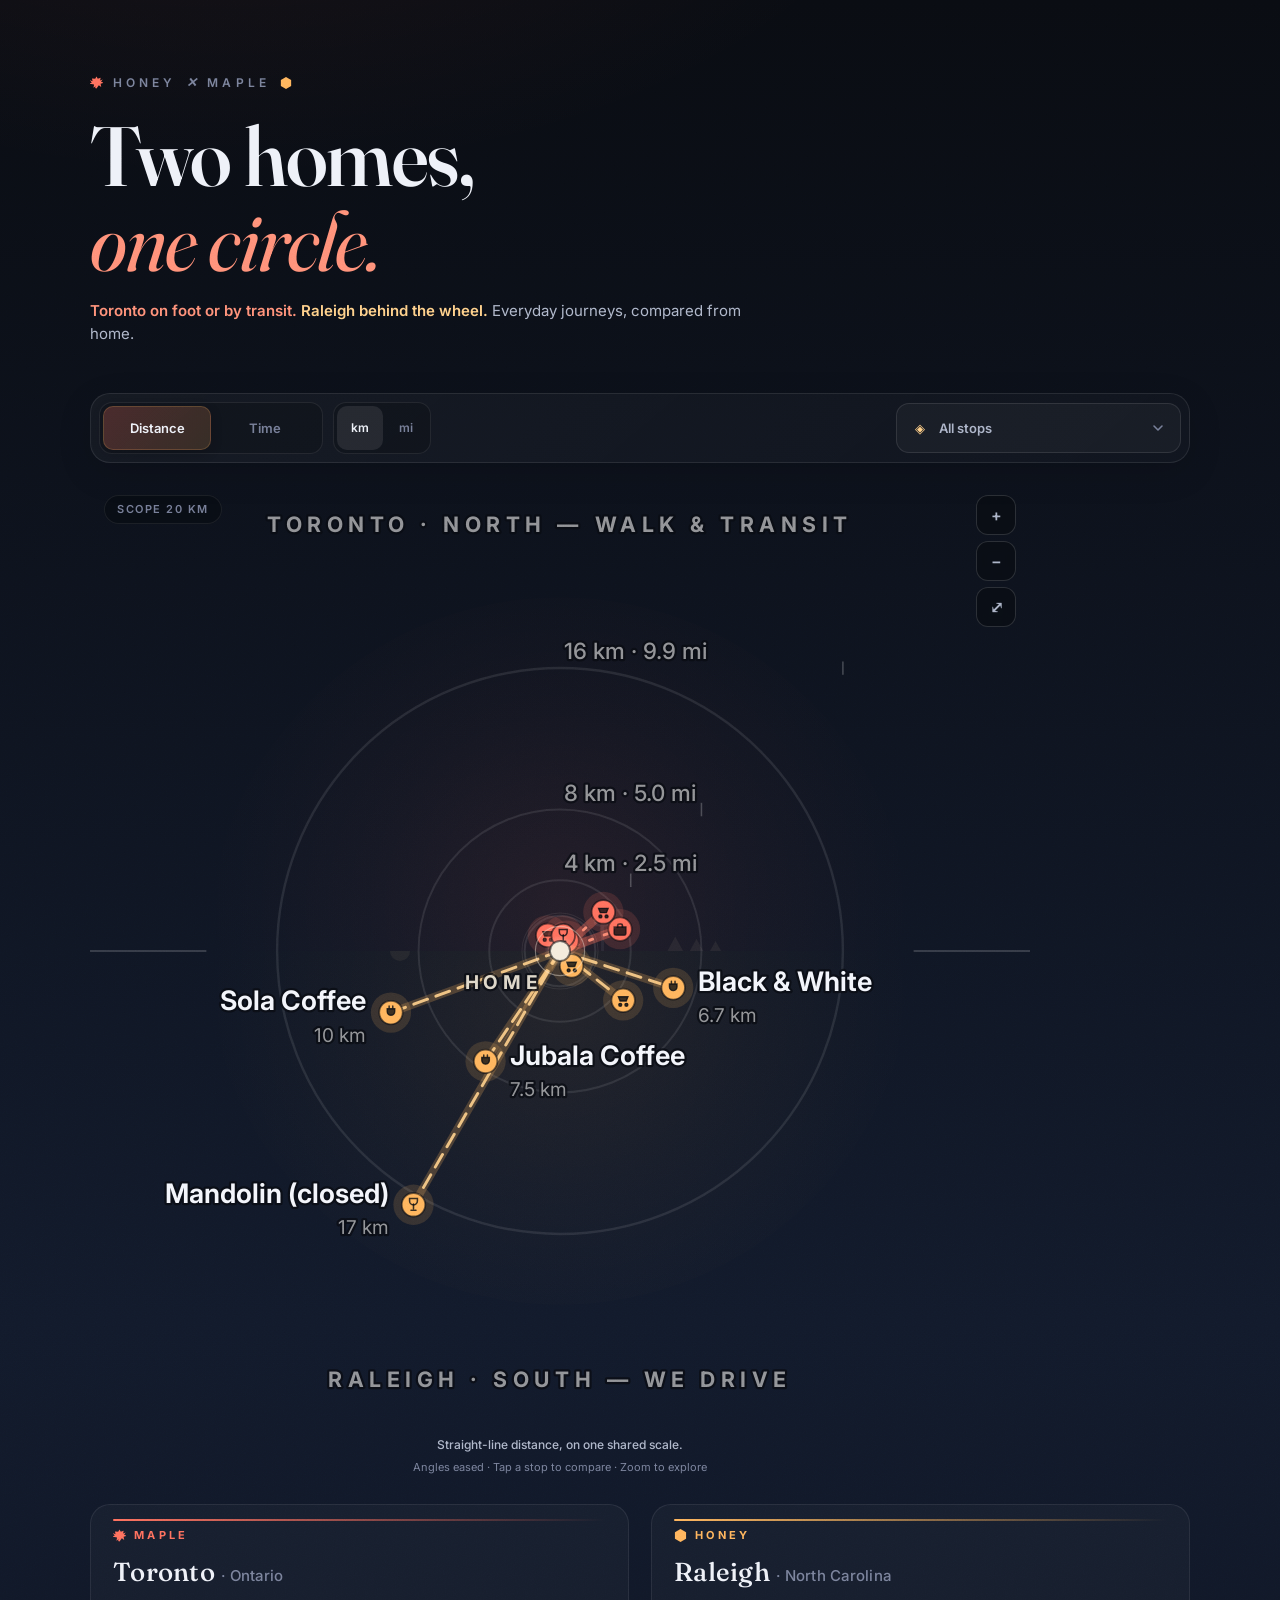
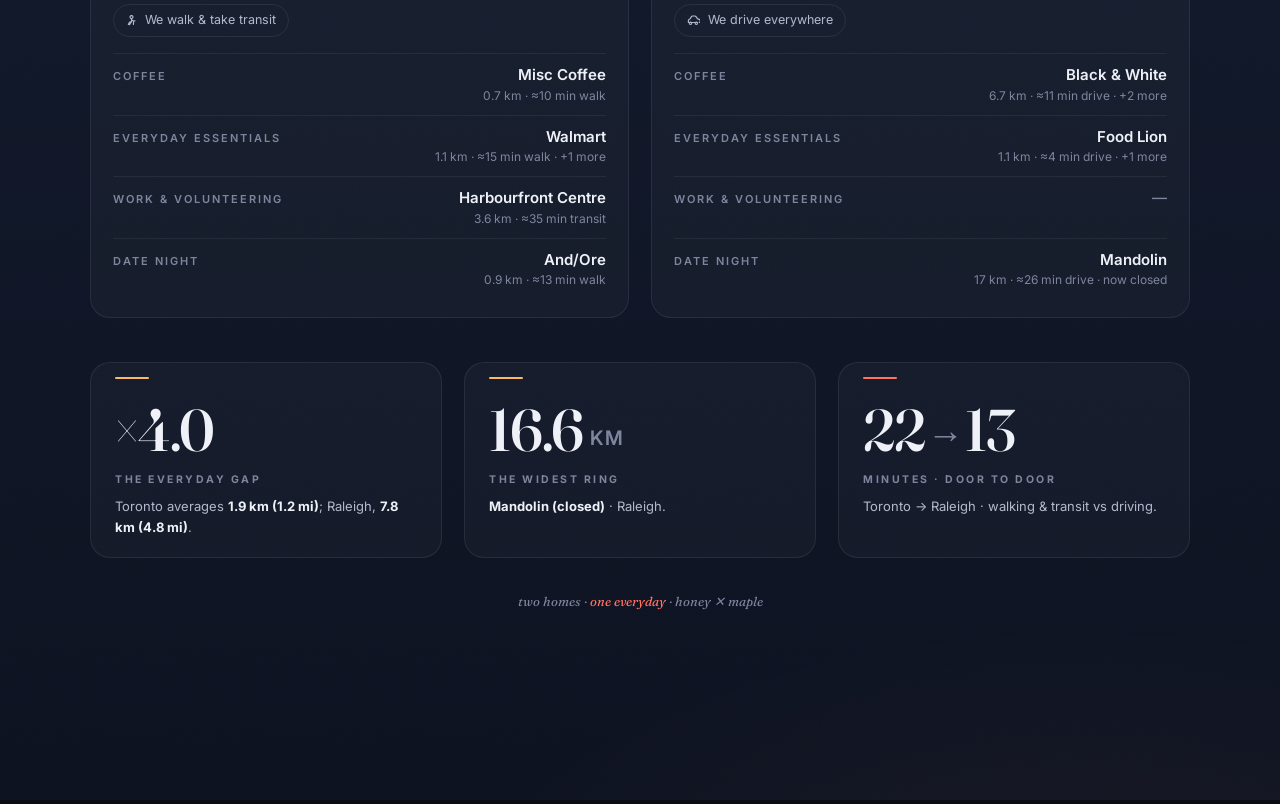
==== tools/diag.html @ cf4f8e88 "Add animated Distance/Time compass and polished responsive controls Store walking and transit modes " ====
<!DOCTYPE html>
<html><body style="margin:0;background:#0a0d13">
<iframe id="f" style="width:100%;height:2400px;border:0"></iframe>
<div id="out" style="font:12px monospace;color:#fff;white-space:pre"></div>
<script>
// Headless test harness: ?src=<path-or-url> [&w=1440]
// Asserts: boot, chips/rescope/visibility, zoom controls + wheel, pinning,
// tooltips, ghost rings, unit toggle, live metrics, label-collision sweep
// (run at several scopes), removed-section sweep, and an address-leak sweep.
const params = new URLSearchParams(location.search);
document.getElementById('f').src = (params.get('src') || '../index.html?reveal=now');
const results = [];
const check = (name, fn) => {
  try { const v = fn(); if (v !== true) throw new Error(String(v)); results.push([true, name, v]); }
  catch (e) { results.push([false, name, e.message]); }
};
const sleep = ms => new Promise(r => setTimeout(r, ms));

(async () => {
  await sleep(2500);
  const d = document.getElementById('f').contentDocument;
  const w = document.getElementById('f').contentWindow;
  const $ = s => d.querySelector(s), $$ = s => [...d.querySelectorAll(s)];
  const R = el => { const r = el.getBoundingClientRect(); return {x:r.x,y:r.y,w:r.width,h:r.height}; };
  const inter = (a,b) => {
    const x = Math.max(0, Math.min(a.x+a.w, b.x+b.w) - Math.max(a.x, b.x));
    const y = Math.max(0, Math.min(a.y+a.h, b.y+b.h) - Math.max(a.y, b.y));
    return +(x*y).toFixed(1);
  };
  const liveTexts = () => $$('#hm-svg text').filter(t => {
    const cs = getComputedStyle(t);
    return t.getClientRects().length > 0 && t.textContent.trim() && cs.display !== 'none' && cs.visibility !== 'hidden' && cs.opacity !== '0';
  });
  const collisionCheck = () => {
    const boxes = liveTexts().map(t => ({n: t.textContent.trim().slice(0, 16), r: R(t)}));
    const overlaps = [];
    for (let i = 0; i < boxes.length; i++) for (let j = i+1; j < boxes.length; j++) {
      const a = inter(boxes[i].r, boxes[j].r);
      if (a > 4) overlaps.push(boxes[i].n + ' ✕ ' + boxes[j].n + ' → ' + a + 'px²');
    }
    const chartBox = R(d.getElementById('hm-chart'));
    const outside = boxes
      .filter(b => b.r.x < chartBox.x - 2 || b.r.x + b.r.w > chartBox.x + chartBox.w + 2)
      .map(b => b.n + '@' + b.r.x.toFixed(0));
    return { overlaps, outside };
  };
  const click = el => el.dispatchEvent(new w.MouseEvent('click', {bubbles:true}));
  const hoverIn = el => el.dispatchEvent(new w.MouseEvent('mouseenter'));
  const hoverOut = el => el.dispatchEvent(new w.MouseEvent('mouseleave'));

  /* ---- boot ---- */
  check('svg exists', () => !!d.getElementById('hm-svg'));
  check('data script exists', () => !!d.getElementById('hm-data'));
  check('11 stop groups', () => $$('.hm-ptg').length === 11 || 'got ' + $$('.hm-ptg').length);
  check('11 path groups', () => $$('.hm-pathg').length === 11);
  check('ring ladder present (7)', () => $$('.hm-ring').length === 7);
  check('ghost ring present', () => !!d.getElementById('hm-ghost'));
  check('tip element present', () => !!d.getElementById('hm-tip'));
  check('chips present (all+4)', () => $$('.hm-chip').length === 5 || 'got ' + $$('.hm-chip').length);
  check('category menu initially closed', () => $('#hm-category-menu').hidden);
  click($('#hm-category'));
  check('category menu opens', () => !$('#hm-category-menu').hidden && $('#hm-category').getAttribute('aria-expanded') === 'true');
  $('#hm-category-menu').dispatchEvent(new w.KeyboardEvent('keydown', {key:'Escape', bubbles:true}));
  check('Escape closes category menu and restores focus', () => $('#hm-category-menu').hidden && d.activeElement === $('#hm-category'));
  check('removed: week/ledger/footer/replay', () =>
    !$('.hm-week') && !$('.hm-ledger') && !$('.hm-foot') && !d.getElementById('hm-replay'));
  check('removed: footer prose gone', () =>
    !/An illustrative week|errand ledger|Measures|Privacy|Embed/i.test(d.body.textContent));
  check('default scope 20 km', () => w.HM.view.km === 20 || 'got ' + w.HM.view.km);
  check('scope badge reads "scope 20 km"', () => $('#hm-scope').textContent === 'scope 20 km');
  check('metrics: everyday gap ×4.0', () => $('#hm-m1-num').textContent === '×4.0' || 'got ' + $('#hm-m1-num').textContent);
  check('metrics: widest ring 16.6 km', () => $('#hm-m2-num').textContent === '16.6' || 'got ' + $('#hm-m2-num').textContent);
  check('metrics: minutes 22 → 13', () =>
    $('#hm-m3a').textContent === '22' && $('#hm-m3b').textContent === '13');
  let c = collisionCheck();
  check('no label overlaps (all)', () => c.overlaps.length === 0 || c.overlaps.join(' | '));
  check('labels inside chart (all)', () => c.outside.length === 0 || c.outside.join(','));

  /* ---- coffee rescope ---- */
  click($('.hm-chip[data-cat="coffee"]'));
  await sleep(1100);
  check('coffee chip pressed', () => $('.hm-chip[data-cat="coffee"]').getAttribute('aria-pressed') === 'true');
  check('coffee rescopes to 12 km', () => w.HM.view.km === 12 || 'got ' + w.HM.view.km);
  check('coffee: misc visible', () => !$('.hm-ptg[data-g="misc"]').classList.contains('hm-hid'));
  check('coffee: sola visible', () => !$('.hm-ptg[data-g="sola"]').classList.contains('hm-hid'));
  check('coffee: walmart disappears', () => $('.hm-ptg[data-g="walmart"]').classList.contains('hm-hid'));
  check('coffee: harbourfront disappears', () => $('.hm-ptg[data-g="harbourfront"]').classList.contains('hm-hid'));
  check('coffee: 4 stops visible', () => $$('.hm-ptg:not(.hm-hid)').length === 4);
  check('coffee: paths hidden too', () => $$('.hm-pathg:not(.hm-hid)').length === 4);
  check('metrics: coffee gap ×11.6', () => $('#hm-m1-num').textContent === '×11.6' || 'got ' + $('#hm-m1-num').textContent);
  check('metrics: widest coffee 10.2 km', () => $('#hm-m2-num').textContent === '10.2' || 'got ' + $('#hm-m2-num').textContent);
  check('metrics: coffee minutes 10 → 14', () =>
    $('#hm-m3a').textContent === '10' && $('#hm-m3b').textContent === '14');
  c = collisionCheck();
  check('no label overlaps (coffee)', () => c.overlaps.length === 0 || c.overlaps.join(' | '));
  check('labels inside chart (coffee)', () => c.outside.length === 0 || c.outside.join(','));

  /* ---- essentials rescope ---- */
  click($('.hm-chip[data-cat="essentials"]'));
  await sleep(1100);
  check('essentials rescopes to 6 km', () => w.HM.view.km === 6 || 'got ' + w.HM.view.km);
  check('essentials: 4 stops visible', () => $$('.hm-ptg:not(.hm-hid)').length === 4);
  check('essentials: food lion visible', () => !$('.hm-ptg[data-g="foodlion"]').classList.contains('hm-hid'));
  check('essentials: jubala disappears', () => $('.hm-ptg[data-g="jubala"]').classList.contains('hm-hid'));
  check('metrics: essentials gap ×1.3', () => $('#hm-m1-num').textContent === '×1.3' || 'got ' + $('#hm-m1-num').textContent);
  c = collisionCheck();
  check('no label overlaps (essentials)', () => c.overlaps.length === 0 || c.overlaps.join(' | '));
  check('labels inside chart (essentials)', () => c.outside.length === 0 || c.outside.join(','));

  /* ---- work (one-city ring) ---- */
  click($('.hm-chip[data-cat="work"]'));
  await sleep(1100);
  check('work rescopes to 5 km', () => w.HM.view.km === 5 || 'got ' + w.HM.view.km);
  check('metrics: solo ring 3.6 km', () =>
    $('#hm-m1-num').textContent === '3.6' && $('#hm-m1-unit').textContent === 'km');
  check('metrics: solo minutes 35, arrow hidden', () =>
    $('#hm-m3a').textContent === '35' && $('#hm-m3-arrow').style.display === 'none');
  c = collisionCheck();
  check('no label overlaps (work)', () => c.overlaps.length === 0 || c.overlaps.join(' | '));

  /* ---- date night ---- */
  click($('.hm-chip[data-cat="date-night"]'));
  await sleep(1300);
  check('date-night rescopes to 20 km', () => w.HM.view.km === 20 || 'got ' + w.HM.view.km);
  check('date-night: mandolin visible', () => !$('.hm-ptg[data-g="mandolin"]').classList.contains('hm-hid'));
  check('date-night: and/ore visible', () => !$('.hm-ptg[data-g="andore"]').classList.contains('hm-hid'));
  check('metrics: date-night gap ×18.8', () => $('#hm-m1-num').textContent === '×18.8' || 'got ' + $('#hm-m1-num').textContent);
  c = collisionCheck();
  check('no label overlaps (date-night)', () => c.overlaps.length === 0 || c.overlaps.join(' | '));
  check('labels inside chart (date-night)', () => c.outside.length === 0 || c.outside.join(','));

  /* ---- back to all ---- */
  click($('.hm-chip[data-cat="all"]'));
  await sleep(1100);
  check('all restores visibility', () => $$('.hm-hid').length === 0);
  check('all rescopes back to 20 km', () => w.HM.view.km === 20);

  /* ---- hover tooltip + ghost ring ---- */
  const hf = $('.hm-ptg[data-g="harbourfront"]');
  hoverIn(hf);
  check('hover shows tip', () => d.getElementById('hm-tip').classList.contains('show'));
  check('tip names Harbourfront', () => d.getElementById('hm-tip').textContent.includes('Harbourfront Centre'));
  check('tip shows Work & Volunteering', () => d.getElementById('hm-tip').textContent.includes('Work & Volunteering'));
  check('tip shows ESE bearing', () => d.getElementById('hm-tip').textContent.includes('east-south-east of home'));
  check('ghost ring at 3.613 km (km-space)', () =>
    Math.abs(+d.getElementById('hm-ghost-c').getAttribute('r') - 3.613) < 0.01);
  check('ghost label 3.6 km', () => d.getElementById('hm-ghost-lab').textContent === '3.6 km');
  hoverOut(hf);
  check('leave hides tip', () => !d.getElementById('hm-tip').classList.contains('show'));

  /* ---- click pin ---- */
  const wal = $('.hm-ptg[data-g="walmart"]');
  hoverIn(wal);
  click(wal);
  hoverOut(wal);
  check('click pins stop', () => wal.classList.contains('pinned'));
  check('pin keeps tip after leave', () => d.getElementById('hm-tip').classList.contains('show'));
  check('pin keeps ghost ring', () => d.getElementById('hm-ghost').classList.contains('on'));
  d.body.dispatchEvent(new w.MouseEvent('pointerdown', {bubbles:true}));
  check('outside click unpins', () => !wal.classList.contains('pinned') && !d.getElementById('hm-tip').classList.contains('show'));
  click(wal);
  d.dispatchEvent(new w.KeyboardEvent('keydown', {key:'Escape', bubbles:true}));
  check('Escape unpins', () => !wal.classList.contains('pinned'));

  /* ---- unit toggle ---- */
  click(d.getElementById('hm-btn-mi'));
  check('mi toggle pressed', () => d.getElementById('hm-btn-mi').getAttribute('aria-pressed') === 'true');
  const ringLab = $$('.hm-ringlab').filter(t => t.style.display !== 'none')[0];
  check('first visible ring label in mi', () => (ringLab ? ringLab.textContent.trim().startsWith('2.5 mi') : 'none'));
  check('walmart sub 0.7 mi', () =>
    $('.hm-ptg[data-g="walmart"] .hm-stopsub').textContent.trim() === '0.7 mi');
  hoverIn(wal);
  check('tip route in mi', () => d.getElementById('hm-tip').textContent.includes('0.9 mi'));
  hoverOut(wal);
  check('scope badge 12 mi', () => $('#hm-scope').textContent === 'scope 12 mi' || 'got ' + $('#hm-scope').textContent);
  check('metrics: widest ring 10.3 mi', () => $('#hm-m2-num').textContent === '10.3' || 'got ' + $('#hm-m2-num').textContent);
  click(d.getElementById('hm-btn-km'));

  /* ---- zoom controls + wheel ---- */
  click(d.getElementById('hm-zin'));
  await sleep(500);
  const z1 = w.HM.view.km;
  check('zoom in shrinks scope', () => z1 < 20 || 'got ' + z1);
  click(d.getElementById('hm-zout'));
  await sleep(500);
  const z2 = w.HM.view.km;
  check('zoom out grows scope', () => z2 > z1 || 'got ' + z2);
  d.getElementById('hm-svg').dispatchEvent(new w.WheelEvent('wheel', {deltaY: -60, clientX: 700, clientY: 500, bubbles: true, cancelable: true}));
  check('wheel zooms in', () => w.HM.view.km < z2 || 'got ' + w.HM.view.km);
  click(d.getElementById('hm-zfit'));
  await sleep(1100);
  check('rescope button returns to 20 km', () => w.HM.view.km === 20 || 'got ' + w.HM.view.km);

  /* ---- pan (drag) ---- */
  const svgEl = d.getElementById('hm-svg');
  svgEl.dispatchEvent(new w.PointerEvent('pointerdown', {pointerId: 1, clientX: 700, clientY: 500, bubbles: true, isPrimary: true}));
  svgEl.dispatchEvent(new w.PointerEvent('pointermove', {pointerId: 1, clientX: 640, clientY: 500, bubbles: true, isPrimary: true}));
  svgEl.dispatchEvent(new w.PointerEvent('pointerup', {pointerId: 1, bubbles: true}));
  check('drag pans the view', () => w.HM.view.cx !== 0 || 'cx stayed ' + w.HM.view.cx);
  click(d.getElementById('hm-zfit'));
  await sleep(1100);
  check('rescope recentres on Home', () => Math.abs(w.HM.view.cx) < 1e-6 && Math.abs(w.HM.view.cy) < 1e-6);

  /* ---- time geometry, not just new labels ---- */
  click($('#hm-btn-mi'));
  click(wal);
  if (!wal.classList.contains('pinned')) click(wal); // Clear the synthetic drag's click suppression.
  const initialPoint = wal.getAttribute('transform');
  const initialPath = $('.hm-pathg[data-g="walmart"] path').getAttribute('d');
  click($('#hm-btn-time'));
  await sleep(250);
  check('time morph has intermediate geometry', () => w.HM.measureMix > 0 && w.HM.measureMix < 1);
  check('stop and path both morph', () => wal.getAttribute('transform') !== initialPoint &&
    $('.hm-pathg[data-g="walmart"] path').getAttribute('d') !== initialPath);
  await sleep(1000);
  check('time mode selected', () => w.HM.measure === 'time' && w.HM.measureMix === 1);
  check('time units control hidden', () => $('#hm-units').hidden && w.getComputedStyle($('#hm-units')).display === 'none');
  check('time fits all at 50 min', () => w.HM.view.km === 50 && $('#hm-scope').textContent === 'scope 50 min');
  check('time stop labels in minutes', () => wal.querySelector('.hm-stopsub').textContent === '≈15 min');
  check('time metrics recompute ratio and widest', () => $('#hm-m1-num').textContent === '×0.6' && $('#hm-m2-num').textContent === '35' && $('#hm-m2-unit').textContent === 'min');
  check('time keeps pinned stop', () => wal.classList.contains('pinned') && $('#hm-tip').classList.contains('show'));
  check('time ghost radius uses minutes', () => +$('#hm-ghost-c').getAttribute('r') === 15 && $('#hm-ghost-lab').textContent === '≈15 min');
  check('time tip suppresses distances', () => !/\b(?:km|mi|Distance|Route)\b/.test($('#hm-tip').textContent));
  check('time city cards suppress distances', () => !/\b(?:km|mi)\b/.test($('.hm-cities').textContent));
  check('transit stored on both farther Toronto stops', () => w.HM_DATA.stops.filter(st => st.travelMode === 'transit').map(st => st.key).join(',') === 'harbourfront,ikea');
  check('transit has distinct paths', () => $$('.hm-transitcase').length === 2 && $$('.hm-pathw').length === 3);
  c = collisionCheck();
  check('no label overlaps (time all)', () => c.overlaps.length === 0 || c.overlaps.join(' | '));
  check('labels inside chart (time all)', () => c.outside.length === 0 || c.outside.join(','));
  for (const [cat, scope, widest, ratio] of [['coffee',25,18,'×1.4'],['essentials',50,35,'×0.2'],['work',50,35,'35'],['date-night',30,26,'×2.0']]) {
    click($('.hm-chip[data-cat="' + cat + '"]'));
    await sleep(1000);
    check('time ' + cat + ' scope', () => w.HM.view.km === scope);
    check('time ' + cat + ' metrics', () => $('#hm-m1-num').textContent === ratio && $('#hm-m2-num').textContent === String(widest));
    c = collisionCheck();
    check('no label overlaps (time ' + cat + ')', () => c.overlaps.length === 0 || c.overlaps.join(' | '));
    check('labels inside chart (time ' + cat + ')', () => c.outside.length === 0 || c.outside.join(','));
  }
  click($('#hm-btn-distance'));
  await sleep(1100);
  check('distance restores previous miles choice', () => !$('#hm-units').hidden && $('#hm-btn-mi').getAttribute('aria-pressed') === 'true');
  check('distance retains category', () => w.HM.filter() === 'date-night' && w.HM.view.km === 20);
  click($('.hm-chip[data-cat="all"]'));
  await sleep(1000);
  click($('#hm-btn-km'));
  check('distance restores original stop geometry', () => wal.getAttribute('transform') === initialPoint);
  click($('#hm-btn-time'));
  await sleep(180);
  click($('#hm-btn-distance'));
  await sleep(1100);
  check('rapid toggle settles on requested measurement', () => w.HM.measureMix === 0 && w.HM.view.km === 20);

  /* ---- privacy sweep ---- */
  check('no addresses in DOM', () => {
    const txt = d.body.textContent + d.body.innerHTML;
    return !/Churchill|Dufferin|Dovercourt|Neuse|Village Oaks|Ossington|Queens Quay|Lead Mine|Brooks|Fairview|Oberlin|Yonge|Gerrard|Retail|Queen St|M5B|M6J|27614|27608|27615|27587/i.test(txt) || 'LEAK';
  });
  check('city cards list nearest per category', () => {
    const rows = $$('#hm-card-raleigh .hm-row');
    return rows[0].querySelector('b').textContent === 'Black & White' &&
           rows[0].querySelector('i').textContent.includes('+2 more');
  });
  check('mandolin row notes closed', () =>
    $$('#hm-card-raleigh .hm-row')[3].querySelector('i').textContent.includes('now closed'));

  /* ---- report ---- */
  let ok = true;
  const fails = [];
  for (const [pass, name, detail] of results) {
    console.log((pass ? 'PASS' : 'FAIL') + '  ' + name + (detail !== true && detail !== undefined ? '  [' + detail + ']' : ''));
    if (!pass) { ok = false; fails.push(name + (detail !== true && detail !== undefined ? ' [' + detail + ']' : '')); }
  }
  document.getElementById('out').textContent = (ok ? 'ALL OK' : 'FAILURES: ' + fails.length + '\n' + fails.join('\n'));
  document.title = ok ? 'PASS' : 'FAIL';
})();
</script>
</body></html>
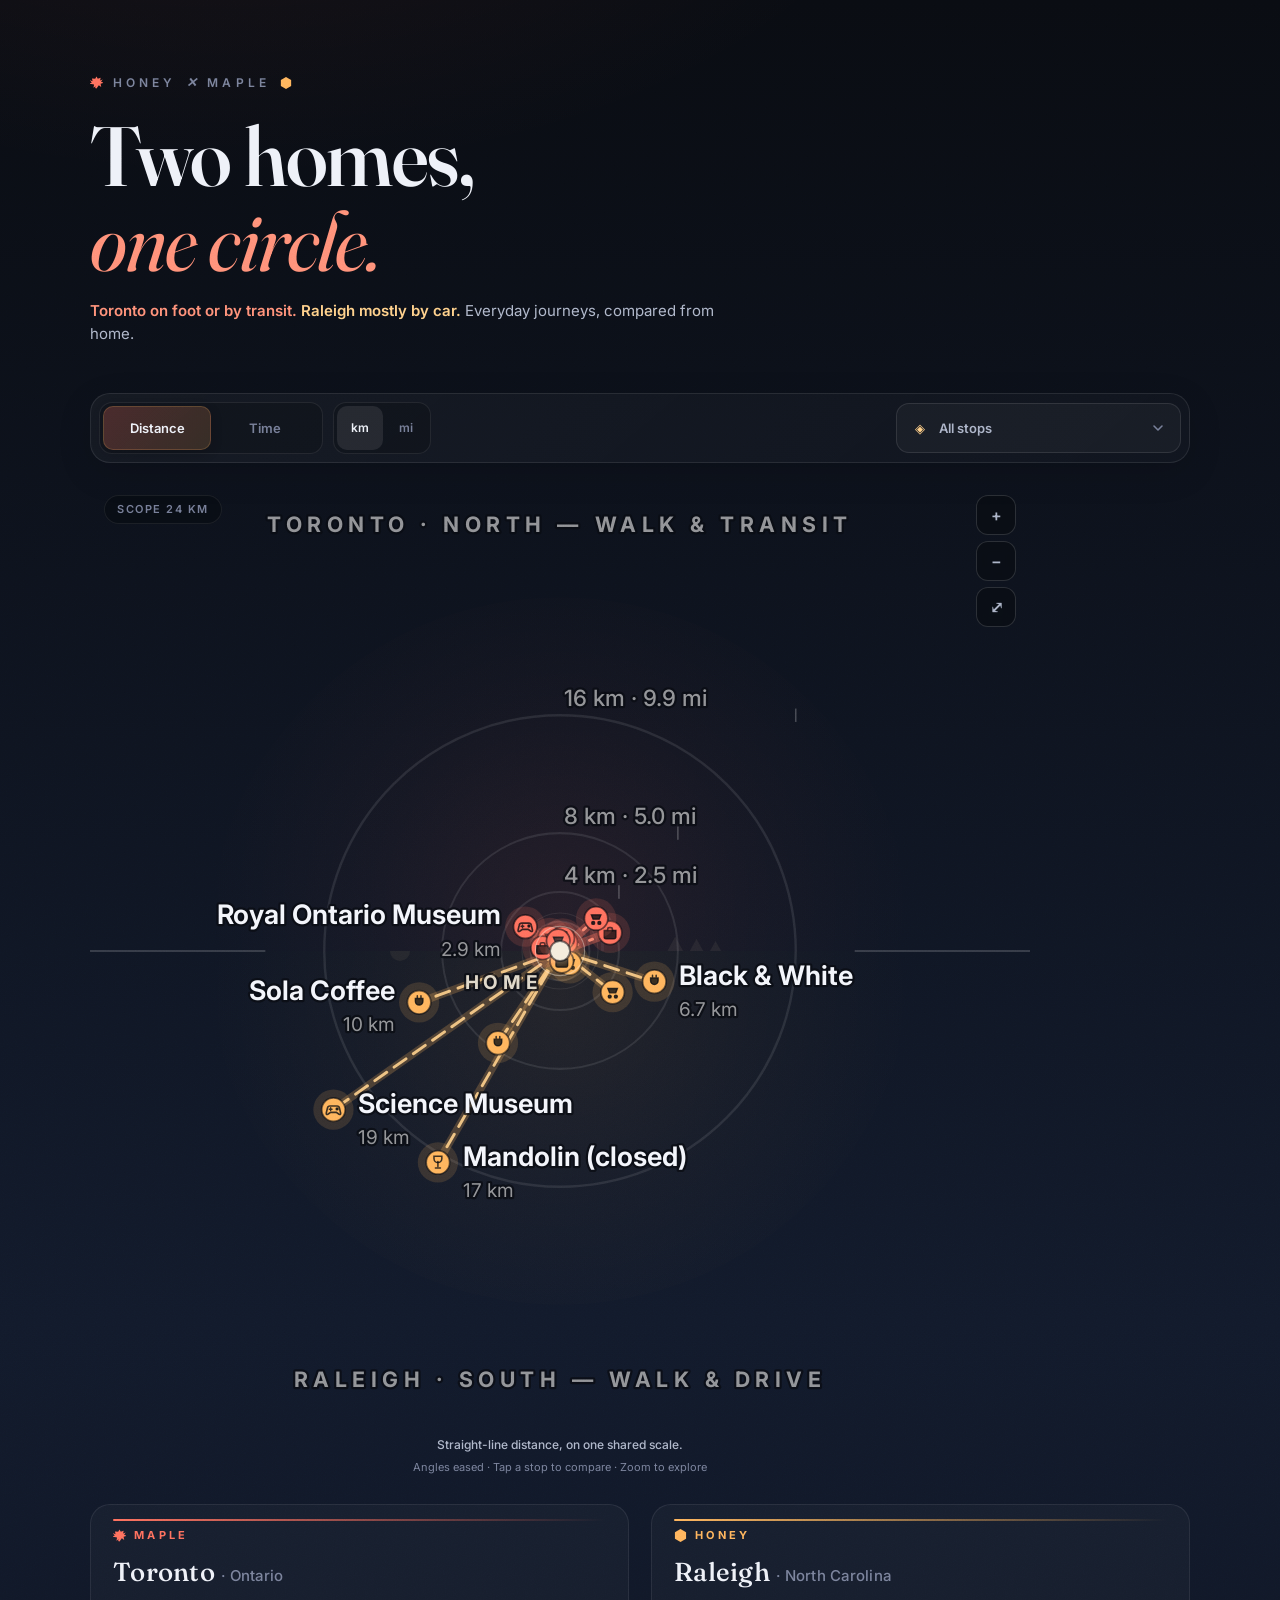
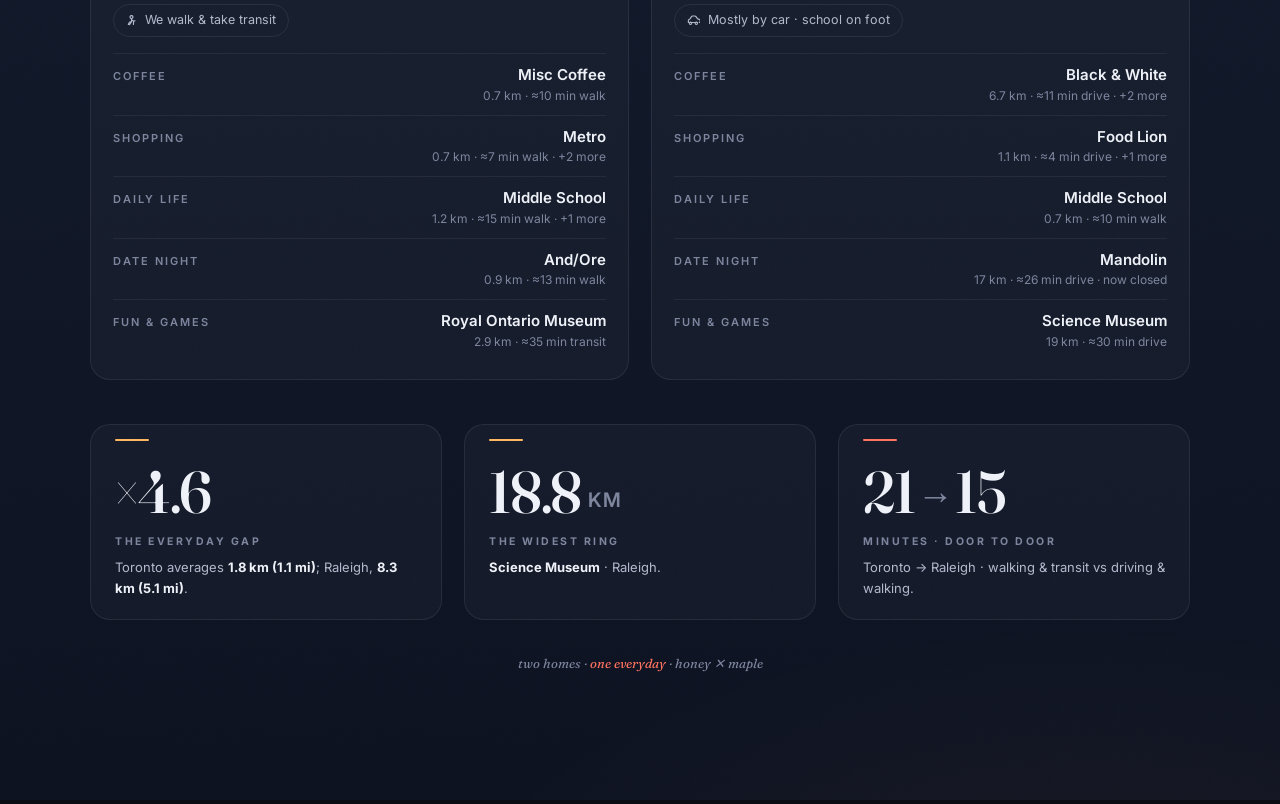
==== commit 3b3c03a0: "Add schools, Metro and museums with Shopping, Daily Life and Fun & Games categories Rename Shopping " ====
--- a/tools/diag.html
+++ b/tools/diag.html
@@ -51,27 +51,36 @@
   /* ---- boot ---- */
   check('svg exists', () => !!d.getElementById('hm-svg'));
   check('data script exists', () => !!d.getElementById('hm-data'));
-  check('11 stop groups', () => $$('.hm-ptg').length === 11 || 'got ' + $$('.hm-ptg').length);
-  check('11 path groups', () => $$('.hm-pathg').length === 11);
+  check('16 stop groups', () => $$('.hm-ptg').length === 16 || 'got ' + $$('.hm-ptg').length);
+  check('16 path groups', () => $$('.hm-pathg').length === 16);
   check('ring ladder present (7)', () => $$('.hm-ring').length === 7);
   check('ghost ring present', () => !!d.getElementById('hm-ghost'));
   check('tip element present', () => !!d.getElementById('hm-tip'));
-  check('chips present (all+4)', () => $$('.hm-chip').length === 5 || 'got ' + $$('.hm-chip').length);
+  check('categories present (all+5)', () => $$('.hm-chip').length === 6 || 'got ' + $$('.hm-chip').length);
   check('category menu initially closed', () => $('#hm-category-menu').hidden);
   click($('#hm-category'));
   check('category menu opens', () => !$('#hm-category-menu').hidden && $('#hm-category').getAttribute('aria-expanded') === 'true');
+  // Touch browsers may blur the current option without focusing the next one.
+  d.activeElement.blur();
+  check('menu survives focus loss during a tap', () => !$('#hm-category-menu').hidden);
+  click($('.hm-chip[data-cat="coffee"]'));
+  check('tap selects Coffee and closes menu', () => w.HM.filter() === 'coffee' && $('#hm-category-menu').hidden);
+  click($('#hm-category'));
+  check('reopening retains selected category', () => d.activeElement.dataset.cat === 'coffee');
   $('#hm-category-menu').dispatchEvent(new w.KeyboardEvent('keydown', {key:'Escape', bubbles:true}));
   check('Escape closes category menu and restores focus', () => $('#hm-category-menu').hidden && d.activeElement === $('#hm-category'));
+  click($('.hm-chip[data-cat="all"]'));
+  await sleep(1100);
   check('removed: week/ledger/footer/replay', () =>
     !$('.hm-week') && !$('.hm-ledger') && !$('.hm-foot') && !d.getElementById('hm-replay'));
   check('removed: footer prose gone', () =>
     !/An illustrative week|errand ledger|Measures|Privacy|Embed/i.test(d.body.textContent));
-  check('default scope 20 km', () => w.HM.view.km === 20 || 'got ' + w.HM.view.km);
-  check('scope badge reads "scope 20 km"', () => $('#hm-scope').textContent === 'scope 20 km');
-  check('metrics: everyday gap ×4.0', () => $('#hm-m1-num').textContent === '×4.0' || 'got ' + $('#hm-m1-num').textContent);
-  check('metrics: widest ring 16.6 km', () => $('#hm-m2-num').textContent === '16.6' || 'got ' + $('#hm-m2-num').textContent);
-  check('metrics: minutes 22 → 13', () =>
-    $('#hm-m3a').textContent === '22' && $('#hm-m3b').textContent === '13');
+  check('default scope 24 km', () => w.HM.view.km === 24 || 'got ' + w.HM.view.km);
+  check('scope badge reads "scope 24 km"', () => $('#hm-scope').textContent === 'scope 24 km');
+  check('metrics: everyday gap ×4.6', () => $('#hm-m1-num').textContent === '×4.6' || 'got ' + $('#hm-m1-num').textContent);
+  check('metrics: widest ring 18.8 km', () => $('#hm-m2-num').textContent === '18.8' || 'got ' + $('#hm-m2-num').textContent);
+  check('metrics: minutes 21 → 15', () =>
+    $('#hm-m3a').textContent === '21' && $('#hm-m3b').textContent === '15');
   let c = collisionCheck();
   check('no label overlaps (all)', () => c.overlaps.length === 0 || c.overlaps.join(' | '));
   check('labels inside chart (all)', () => c.outside.length === 0 || c.outside.join(','));
@@ -99,10 +108,10 @@
   click($('.hm-chip[data-cat="essentials"]'));
   await sleep(1100);
   check('essentials rescopes to 6 km', () => w.HM.view.km === 6 || 'got ' + w.HM.view.km);
-  check('essentials: 4 stops visible', () => $$('.hm-ptg:not(.hm-hid)').length === 4);
+  check('shopping: 5 stops visible', () => $$('.hm-ptg:not(.hm-hid)').length === 5);
   check('essentials: food lion visible', () => !$('.hm-ptg[data-g="foodlion"]').classList.contains('hm-hid'));
   check('essentials: jubala disappears', () => $('.hm-ptg[data-g="jubala"]').classList.contains('hm-hid'));
-  check('metrics: essentials gap ×1.3', () => $('#hm-m1-num').textContent === '×1.3' || 'got ' + $('#hm-m1-num').textContent);
+  check('metrics: shopping gap ×1.6', () => $('#hm-m1-num').textContent === '×1.6' || 'got ' + $('#hm-m1-num').textContent);
   c = collisionCheck();
   check('no label overlaps (essentials)', () => c.overlaps.length === 0 || c.overlaps.join(' | '));
   check('labels inside chart (essentials)', () => c.outside.length === 0 || c.outside.join(','));
@@ -111,10 +120,9 @@
   click($('.hm-chip[data-cat="work"]'));
   await sleep(1100);
   check('work rescopes to 5 km', () => w.HM.view.km === 5 || 'got ' + w.HM.view.km);
-  check('metrics: solo ring 3.6 km', () =>
-    $('#hm-m1-num').textContent === '3.6' && $('#hm-m1-unit').textContent === 'km');
-  check('metrics: solo minutes 35, arrow hidden', () =>
-    $('#hm-m3a').textContent === '35' && $('#hm-m3-arrow').style.display === 'none');
+  check('daily life has both school walks', () => ['school-toronto','school-raleigh'].every(key => !$('.hm-ptg[data-g="' + key + '"]').classList.contains('hm-hid')));
+  check('daily life gap ×0.3', () => $('#hm-m1-num').textContent === '×0.3');
+  check('daily life minutes 25 → 10', () => $('#hm-m3a').textContent === '25' && $('#hm-m3b').textContent === '10' && $('#hm-m3-arrow').style.display !== 'none');
   c = collisionCheck();
   check('no label overlaps (work)', () => c.overlaps.length === 0 || c.overlaps.join(' | '));
 
@@ -133,14 +141,14 @@
   click($('.hm-chip[data-cat="all"]'));
   await sleep(1100);
   check('all restores visibility', () => $$('.hm-hid').length === 0);
-  check('all rescopes back to 20 km', () => w.HM.view.km === 20);
+  check('all rescopes back to 24 km', () => w.HM.view.km === 24);
 
   /* ---- hover tooltip + ghost ring ---- */
   const hf = $('.hm-ptg[data-g="harbourfront"]');
   hoverIn(hf);
   check('hover shows tip', () => d.getElementById('hm-tip').classList.contains('show'));
   check('tip names Harbourfront', () => d.getElementById('hm-tip').textContent.includes('Harbourfront Centre'));
-  check('tip shows Work & Volunteering', () => d.getElementById('hm-tip').textContent.includes('Work & Volunteering'));
+  check('tip shows Daily Life', () => d.getElementById('hm-tip').textContent.includes('Daily Life'));
   check('tip shows ESE bearing', () => d.getElementById('hm-tip').textContent.includes('east-south-east of home'));
   check('ghost ring at 3.613 km (km-space)', () =>
     Math.abs(+d.getElementById('hm-ghost-c').getAttribute('r') - 3.613) < 0.01);
@@ -166,21 +174,21 @@
   click(d.getElementById('hm-btn-mi'));
   check('mi toggle pressed', () => d.getElementById('hm-btn-mi').getAttribute('aria-pressed') === 'true');
   const ringLab = $$('.hm-ringlab').filter(t => t.style.display !== 'none')[0];
-  check('first visible ring label in mi', () => (ringLab ? ringLab.textContent.trim().startsWith('2.5 mi') : 'none'));
+  check('first visible ring label in mi', () => (ringLab ? /^[0-9.]+ mi/.test(ringLab.textContent.trim()) : 'none'));
   check('walmart sub 0.7 mi', () =>
     $('.hm-ptg[data-g="walmart"] .hm-stopsub').textContent.trim() === '0.7 mi');
   hoverIn(wal);
   check('tip route in mi', () => d.getElementById('hm-tip').textContent.includes('0.9 mi'));
   hoverOut(wal);
-  check('scope badge 12 mi', () => $('#hm-scope').textContent === 'scope 12 mi' || 'got ' + $('#hm-scope').textContent);
-  check('metrics: widest ring 10.3 mi', () => $('#hm-m2-num').textContent === '10.3' || 'got ' + $('#hm-m2-num').textContent);
+  check('scope badge 15 mi', () => $('#hm-scope').textContent === 'scope 15 mi' || 'got ' + $('#hm-scope').textContent);
+  check('metrics: widest ring 11.7 mi', () => $('#hm-m2-num').textContent === '11.7' || 'got ' + $('#hm-m2-num').textContent);
   click(d.getElementById('hm-btn-km'));
 
   /* ---- zoom controls + wheel ---- */
   click(d.getElementById('hm-zin'));
   await sleep(500);
   const z1 = w.HM.view.km;
-  check('zoom in shrinks scope', () => z1 < 20 || 'got ' + z1);
+  check('zoom in shrinks scope', () => z1 < 24 || 'got ' + z1);
   click(d.getElementById('hm-zout'));
   await sleep(500);
   const z2 = w.HM.view.km;
@@ -189,7 +197,7 @@
   check('wheel zooms in', () => w.HM.view.km < z2 || 'got ' + w.HM.view.km);
   click(d.getElementById('hm-zfit'));
   await sleep(1100);
-  check('rescope button returns to 20 km', () => w.HM.view.km === 20 || 'got ' + w.HM.view.km);
+  check('rescope button returns to 24 km', () => w.HM.view.km === 24 || 'got ' + w.HM.view.km);
 
   /* ---- pan (drag) ---- */
   const svgEl = d.getElementById('hm-svg');
@@ -217,17 +225,17 @@
   check('time units control hidden', () => $('#hm-units').hidden && w.getComputedStyle($('#hm-units')).display === 'none');
   check('time fits all at 50 min', () => w.HM.view.km === 50 && $('#hm-scope').textContent === 'scope 50 min');
   check('time stop labels in minutes', () => wal.querySelector('.hm-stopsub').textContent === '≈15 min');
-  check('time metrics recompute ratio and widest', () => $('#hm-m1-num').textContent === '×0.6' && $('#hm-m2-num').textContent === '35' && $('#hm-m2-unit').textContent === 'min');
+  check('time metrics recompute ratio and widest', () => $('#hm-m1-num').textContent === '×0.7' && $('#hm-m2-num').textContent === '35' && $('#hm-m2-unit').textContent === 'min');
   check('time keeps pinned stop', () => wal.classList.contains('pinned') && $('#hm-tip').classList.contains('show'));
   check('time ghost radius uses minutes', () => +$('#hm-ghost-c').getAttribute('r') === 15 && $('#hm-ghost-lab').textContent === '≈15 min');
   check('time tip suppresses distances', () => !/\b(?:km|mi|Distance|Route)\b/.test($('#hm-tip').textContent));
   check('time city cards suppress distances', () => !/\b(?:km|mi)\b/.test($('.hm-cities').textContent));
-  check('transit stored on both farther Toronto stops', () => w.HM_DATA.stops.filter(st => st.travelMode === 'transit').map(st => st.key).join(',') === 'harbourfront,ikea');
-  check('transit has distinct paths', () => $$('.hm-transitcase').length === 2 && $$('.hm-pathw').length === 3);
+  check('transit stored on the three Toronto trips', () => w.HM_DATA.stops.filter(st => st.travelMode === 'transit').map(st => st.key).join(',') === 'harbourfront,ikea,rom');
+  check('transit has distinct paths', () => $$('.hm-transitcase').length === 3 && $$('.hm-pathw').length === 6);
   c = collisionCheck();
   check('no label overlaps (time all)', () => c.overlaps.length === 0 || c.overlaps.join(' | '));
   check('labels inside chart (time all)', () => c.outside.length === 0 || c.outside.join(','));
-  for (const [cat, scope, widest, ratio] of [['coffee',25,18,'×1.4'],['essentials',50,35,'×0.2'],['work',50,35,'35'],['date-night',30,26,'×2.0']]) {
+  for (const [cat, scope, widest, ratio] of [['coffee',25,18,'×1.4'],['essentials',50,35,'×0.3'],['work',50,35,'×0.4'],['date-night',30,26,'×2.0'],['fun-games',50,35,'×0.9']]) {
     click($('.hm-chip[data-cat="' + cat + '"]'));
     await sleep(1000);
     check('time ' + cat + ' scope', () => w.HM.view.km === scope);
@@ -236,6 +244,8 @@
     check('no label overlaps (time ' + cat + ')', () => c.overlaps.length === 0 || c.overlaps.join(' | '));
     check('labels inside chart (time ' + cat + ')', () => c.outside.length === 0 || c.outside.join(','));
   }
+  click($('.hm-chip[data-cat="date-night"]'));
+  await sleep(1100);
   click($('#hm-btn-distance'));
   await sleep(1100);
   check('distance restores previous miles choice', () => !$('#hm-units').hidden && $('#hm-btn-mi').getAttribute('aria-pressed') === 'true');
@@ -248,7 +258,7 @@
   await sleep(180);
   click($('#hm-btn-distance'));
   await sleep(1100);
-  check('rapid toggle settles on requested measurement', () => w.HM.measureMix === 0 && w.HM.view.km === 20);
+  check('rapid toggle settles on requested measurement', () => w.HM.measureMix === 0 && w.HM.view.km === 24);
 
   /* ---- privacy sweep ---- */
   check('no addresses in DOM', () => {
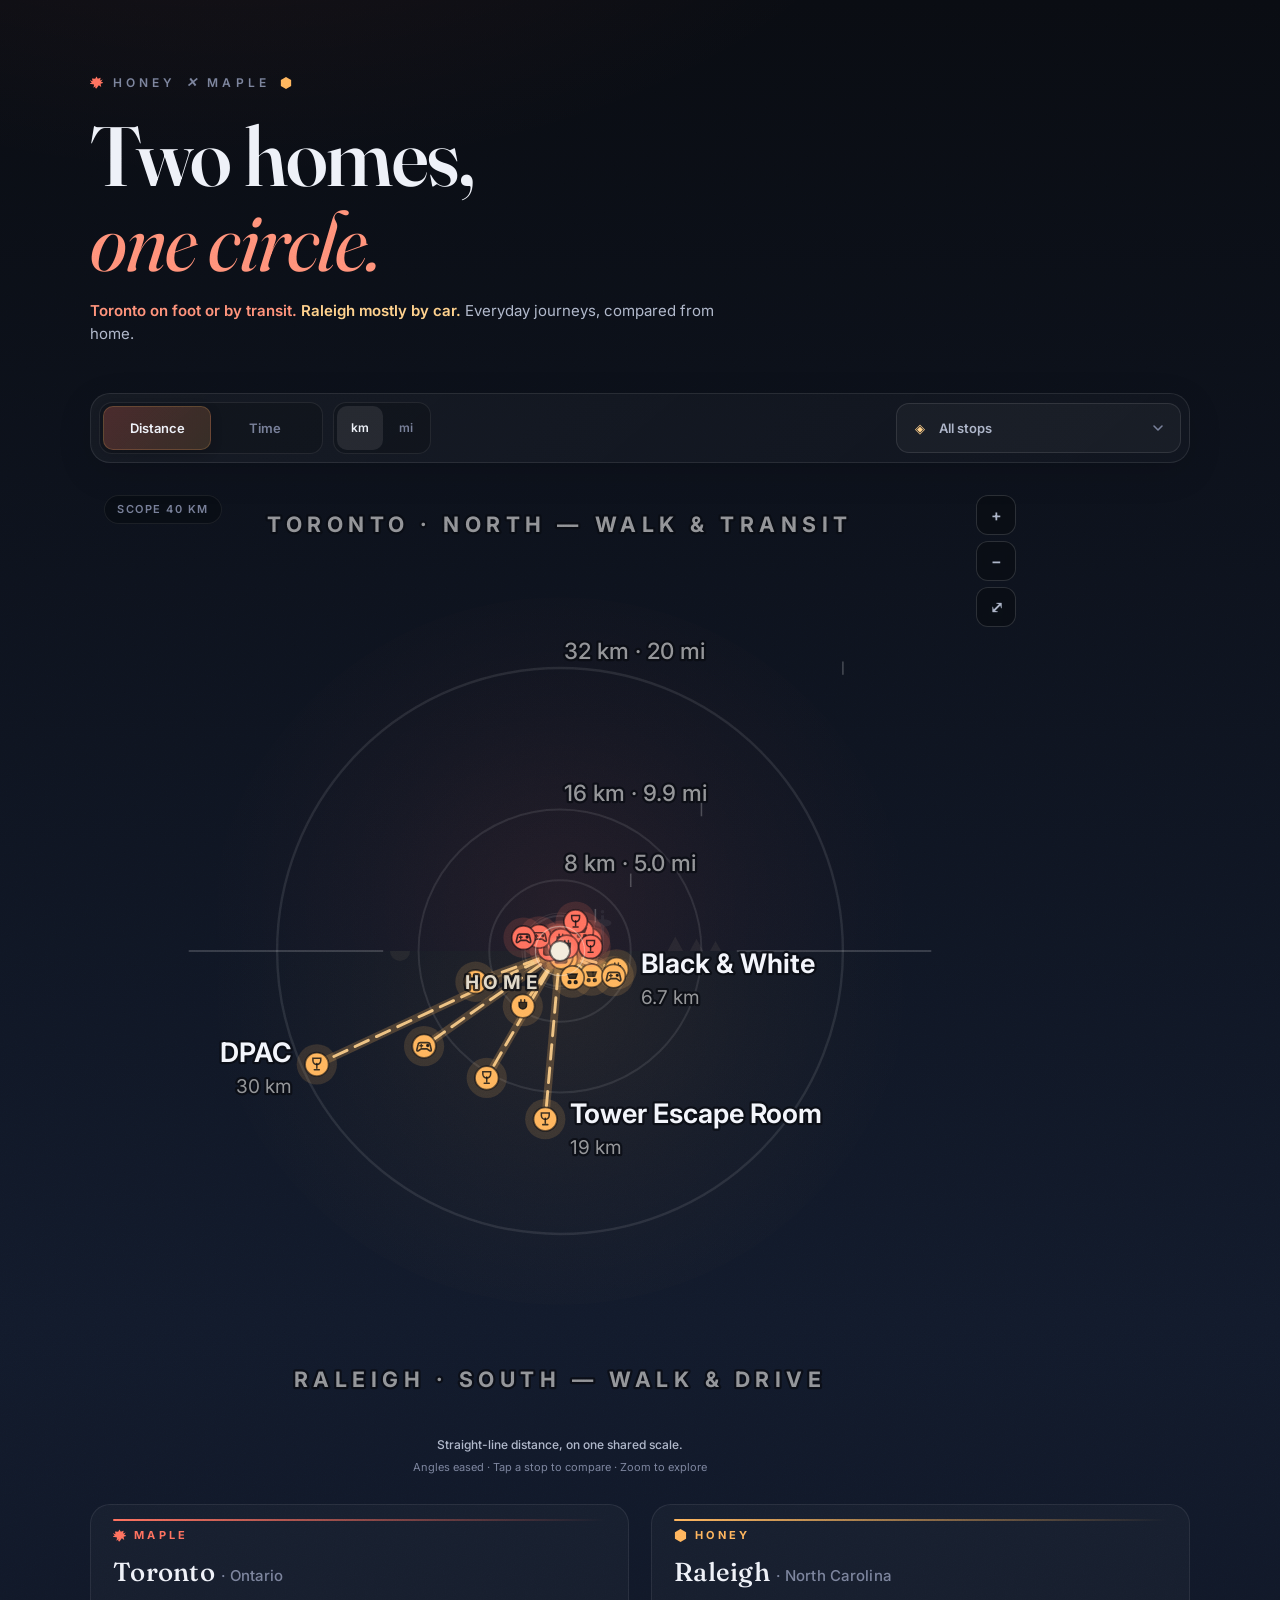
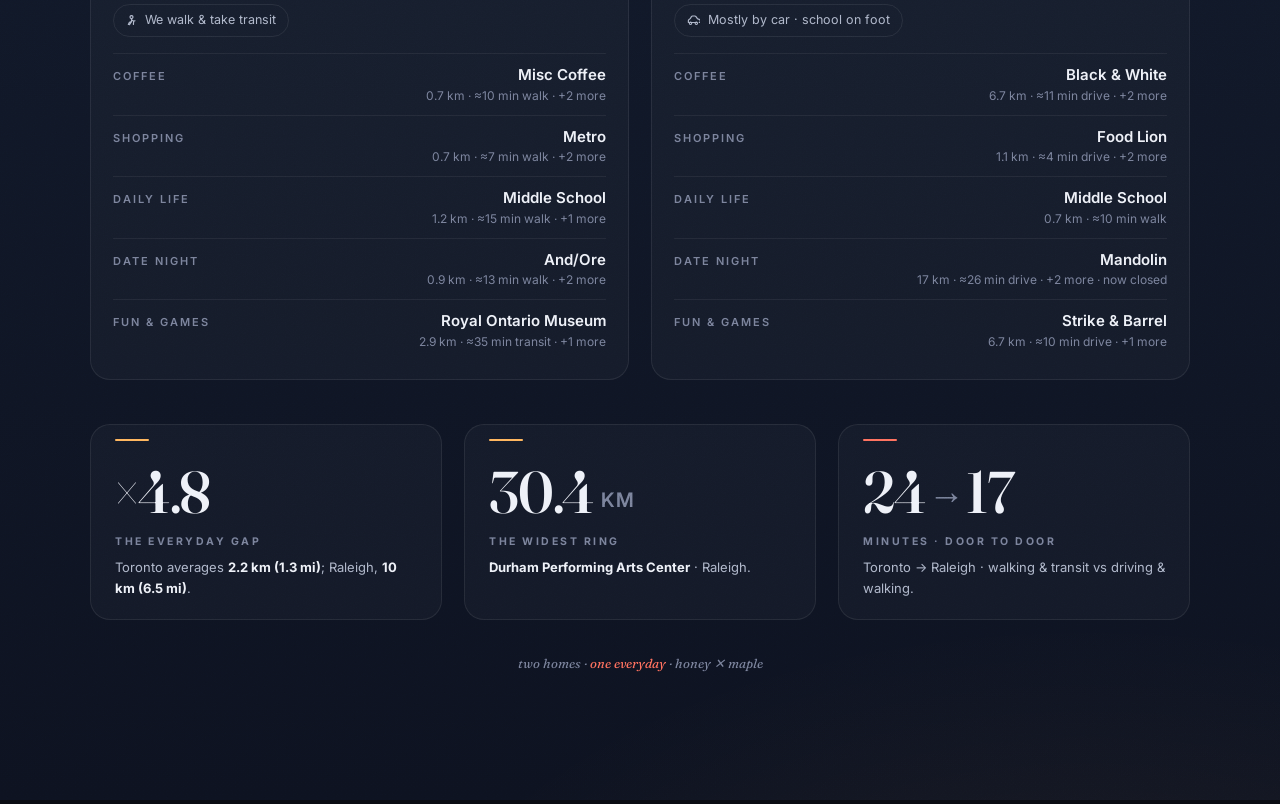
==== commit 53a908a0: "Add nine cafés, shopping and entertainment destinations with travel times Add Boxcar Social, Knife, " ====
--- a/tools/diag.html
+++ b/tools/diag.html
@@ -51,8 +51,8 @@
   /* ---- boot ---- */
   check('svg exists', () => !!d.getElementById('hm-svg'));
   check('data script exists', () => !!d.getElementById('hm-data'));
-  check('16 stop groups', () => $$('.hm-ptg').length === 16 || 'got ' + $$('.hm-ptg').length);
-  check('16 path groups', () => $$('.hm-pathg').length === 16);
+  check('25 stop groups', () => $$('.hm-ptg').length === 25 || 'got ' + $$('.hm-ptg').length);
+  check('25 path groups', () => $$('.hm-pathg').length === 25);
   check('ring ladder present (7)', () => $$('.hm-ring').length === 7);
   check('ghost ring present', () => !!d.getElementById('hm-ghost'));
   check('tip element present', () => !!d.getElementById('hm-tip'));
@@ -75,12 +75,12 @@
     !$('.hm-week') && !$('.hm-ledger') && !$('.hm-foot') && !d.getElementById('hm-replay'));
   check('removed: footer prose gone', () =>
     !/An illustrative week|errand ledger|Measures|Privacy|Embed/i.test(d.body.textContent));
-  check('default scope 24 km', () => w.HM.view.km === 24 || 'got ' + w.HM.view.km);
-  check('scope badge reads "scope 24 km"', () => $('#hm-scope').textContent === 'scope 24 km');
-  check('metrics: everyday gap ×4.6', () => $('#hm-m1-num').textContent === '×4.6' || 'got ' + $('#hm-m1-num').textContent);
-  check('metrics: widest ring 18.8 km', () => $('#hm-m2-num').textContent === '18.8' || 'got ' + $('#hm-m2-num').textContent);
-  check('metrics: minutes 21 → 15', () =>
-    $('#hm-m3a').textContent === '21' && $('#hm-m3b').textContent === '15');
+  check('default scope 40 km', () => w.HM.view.km === 40 || 'got ' + w.HM.view.km);
+  check('scope badge reads "scope 40 km"', () => $('#hm-scope').textContent === 'scope 40 km');
+  check('metrics: everyday gap ×4.8', () => $('#hm-m1-num').textContent === '×4.8' || 'got ' + $('#hm-m1-num').textContent);
+  check('metrics: widest ring 30.4 km', () => $('#hm-m2-num').textContent === '30.4' || 'got ' + $('#hm-m2-num').textContent);
+  check('metrics: minutes 24 → 17', () =>
+    $('#hm-m3a').textContent === '24' && $('#hm-m3b').textContent === '17');
   let c = collisionCheck();
   check('no label overlaps (all)', () => c.overlaps.length === 0 || c.overlaps.join(' | '));
   check('labels inside chart (all)', () => c.outside.length === 0 || c.outside.join(','));
@@ -94,12 +94,12 @@
   check('coffee: sola visible', () => !$('.hm-ptg[data-g="sola"]').classList.contains('hm-hid'));
   check('coffee: walmart disappears', () => $('.hm-ptg[data-g="walmart"]').classList.contains('hm-hid'));
   check('coffee: harbourfront disappears', () => $('.hm-ptg[data-g="harbourfront"]').classList.contains('hm-hid'));
-  check('coffee: 4 stops visible', () => $$('.hm-ptg:not(.hm-hid)').length === 4);
-  check('coffee: paths hidden too', () => $$('.hm-pathg:not(.hm-hid)').length === 4);
-  check('metrics: coffee gap ×11.6', () => $('#hm-m1-num').textContent === '×11.6' || 'got ' + $('#hm-m1-num').textContent);
+  check('coffee: 6 stops visible', () => $$('.hm-ptg:not(.hm-hid)').length === 6);
+  check('coffee: paths hidden too', () => $$('.hm-pathg:not(.hm-hid)').length === 6);
+  check('metrics: coffee gap ×8.9', () => $('#hm-m1-num').textContent === '×8.9' || 'got ' + $('#hm-m1-num').textContent);
   check('metrics: widest coffee 10.2 km', () => $('#hm-m2-num').textContent === '10.2' || 'got ' + $('#hm-m2-num').textContent);
-  check('metrics: coffee minutes 10 → 14', () =>
-    $('#hm-m3a').textContent === '10' && $('#hm-m3b').textContent === '14');
+  check('metrics: coffee minutes 13 → 14', () =>
+    $('#hm-m3a').textContent === '13' && $('#hm-m3b').textContent === '14');
   c = collisionCheck();
   check('no label overlaps (coffee)', () => c.overlaps.length === 0 || c.overlaps.join(' | '));
   check('labels inside chart (coffee)', () => c.outside.length === 0 || c.outside.join(','));
@@ -108,10 +108,10 @@
   click($('.hm-chip[data-cat="essentials"]'));
   await sleep(1100);
   check('essentials rescopes to 6 km', () => w.HM.view.km === 6 || 'got ' + w.HM.view.km);
-  check('shopping: 5 stops visible', () => $$('.hm-ptg:not(.hm-hid)').length === 5);
+  check('shopping: 6 stops visible', () => $$('.hm-ptg:not(.hm-hid)').length === 6);
   check('essentials: food lion visible', () => !$('.hm-ptg[data-g="foodlion"]').classList.contains('hm-hid'));
   check('essentials: jubala disappears', () => $('.hm-ptg[data-g="jubala"]').classList.contains('hm-hid'));
-  check('metrics: shopping gap ×1.6', () => $('#hm-m1-num').textContent === '×1.6' || 'got ' + $('#hm-m1-num').textContent);
+  check('metrics: shopping gap ×1.7', () => $('#hm-m1-num').textContent === '×1.7' || 'got ' + $('#hm-m1-num').textContent);
   c = collisionCheck();
   check('no label overlaps (essentials)', () => c.overlaps.length === 0 || c.overlaps.join(' | '));
   check('labels inside chart (essentials)', () => c.outside.length === 0 || c.outside.join(','));
@@ -129,10 +129,10 @@
   /* ---- date night ---- */
   click($('.hm-chip[data-cat="date-night"]'));
   await sleep(1300);
-  check('date-night rescopes to 20 km', () => w.HM.view.km === 20 || 'got ' + w.HM.view.km);
+  check('date-night rescopes to 40 km', () => w.HM.view.km === 40 || 'got ' + w.HM.view.km);
   check('date-night: mandolin visible', () => !$('.hm-ptg[data-g="mandolin"]').classList.contains('hm-hid'));
   check('date-night: and/ore visible', () => !$('.hm-ptg[data-g="andore"]').classList.contains('hm-hid'));
-  check('metrics: date-night gap ×18.8', () => $('#hm-m1-num').textContent === '×18.8' || 'got ' + $('#hm-m1-num').textContent);
+  check('metrics: date-night gap ×8.1', () => $('#hm-m1-num').textContent === '×8.1' || 'got ' + $('#hm-m1-num').textContent);
   c = collisionCheck();
   check('no label overlaps (date-night)', () => c.overlaps.length === 0 || c.overlaps.join(' | '));
   check('labels inside chart (date-night)', () => c.outside.length === 0 || c.outside.join(','));
@@ -141,7 +141,7 @@
   click($('.hm-chip[data-cat="all"]'));
   await sleep(1100);
   check('all restores visibility', () => $$('.hm-hid').length === 0);
-  check('all rescopes back to 24 km', () => w.HM.view.km === 24);
+  check('all rescopes back to 40 km', () => w.HM.view.km === 40);
 
   /* ---- hover tooltip + ghost ring ---- */
   const hf = $('.hm-ptg[data-g="harbourfront"]');
@@ -155,6 +155,13 @@
   check('ghost label 3.6 km', () => d.getElementById('hm-ghost-lab').textContent === '3.6 km');
   hoverOut(hf);
   check('leave hides tip', () => !d.getElementById('hm-tip').classList.contains('show'));
+
+  hf.focus();
+  check('keyboard focus stays on the stop without a scaled outline', () =>
+    d.activeElement === hf && w.getComputedStyle(hf).outlineStyle === 'none');
+  check('keyboard focus has a dot halo', () =>
+    w.getComputedStyle(hf.querySelector('.hm-glow')).strokeWidth === '2px');
+  hf.blur();
 
   /* ---- click pin ---- */
   const wal = $('.hm-ptg[data-g="walmart"]');
@@ -180,15 +187,15 @@
   hoverIn(wal);
   check('tip route in mi', () => d.getElementById('hm-tip').textContent.includes('0.9 mi'));
   hoverOut(wal);
-  check('scope badge 15 mi', () => $('#hm-scope').textContent === 'scope 15 mi' || 'got ' + $('#hm-scope').textContent);
-  check('metrics: widest ring 11.7 mi', () => $('#hm-m2-num').textContent === '11.7' || 'got ' + $('#hm-m2-num').textContent);
+  check('scope badge 25 mi', () => $('#hm-scope').textContent === 'scope 25 mi' || 'got ' + $('#hm-scope').textContent);
+  check('metrics: widest ring 18.9 mi', () => $('#hm-m2-num').textContent === '18.9' || 'got ' + $('#hm-m2-num').textContent);
   click(d.getElementById('hm-btn-km'));
 
   /* ---- zoom controls + wheel ---- */
   click(d.getElementById('hm-zin'));
   await sleep(500);
   const z1 = w.HM.view.km;
-  check('zoom in shrinks scope', () => z1 < 24 || 'got ' + z1);
+  check('zoom in shrinks scope', () => z1 < 40 || 'got ' + z1);
   click(d.getElementById('hm-zout'));
   await sleep(500);
   const z2 = w.HM.view.km;
@@ -197,7 +204,7 @@
   check('wheel zooms in', () => w.HM.view.km < z2 || 'got ' + w.HM.view.km);
   click(d.getElementById('hm-zfit'));
   await sleep(1100);
-  check('rescope button returns to 24 km', () => w.HM.view.km === 24 || 'got ' + w.HM.view.km);
+  check('rescope button returns to 40 km', () => w.HM.view.km === 40 || 'got ' + w.HM.view.km);
 
   /* ---- pan (drag) ---- */
   const svgEl = d.getElementById('hm-svg');
@@ -223,19 +230,19 @@
   await sleep(1000);
   check('time mode selected', () => w.HM.measure === 'time' && w.HM.measureMix === 1);
   check('time units control hidden', () => $('#hm-units').hidden && w.getComputedStyle($('#hm-units')).display === 'none');
-  check('time fits all at 50 min', () => w.HM.view.km === 50 && $('#hm-scope').textContent === 'scope 50 min');
+  check('time fits all at 60 min', () => w.HM.view.km === 60 && $('#hm-scope').textContent === 'scope 60 min');
   check('time stop labels in minutes', () => wal.querySelector('.hm-stopsub').textContent === '≈15 min');
-  check('time metrics recompute ratio and widest', () => $('#hm-m1-num').textContent === '×0.7' && $('#hm-m2-num').textContent === '35' && $('#hm-m2-unit').textContent === 'min');
+  check('time metrics recompute ratio and widest', () => $('#hm-m1-num').textContent === '×0.7' && $('#hm-m2-num').textContent === '50' && $('#hm-m2-unit').textContent === 'min');
   check('time keeps pinned stop', () => wal.classList.contains('pinned') && $('#hm-tip').classList.contains('show'));
   check('time ghost radius uses minutes', () => +$('#hm-ghost-c').getAttribute('r') === 15 && $('#hm-ghost-lab').textContent === '≈15 min');
   check('time tip suppresses distances', () => !/\b(?:km|mi|Distance|Route)\b/.test($('#hm-tip').textContent));
   check('time city cards suppress distances', () => !/\b(?:km|mi)\b/.test($('.hm-cities').textContent));
-  check('transit stored on the three Toronto trips', () => w.HM_DATA.stops.filter(st => st.travelMode === 'transit').map(st => st.key).join(',') === 'harbourfront,ikea,rom');
-  check('transit has distinct paths', () => $$('.hm-transitcase').length === 3 && $$('.hm-pathw').length === 6);
+  check('transit stored on the six Toronto trips', () => w.HM_DATA.stops.filter(st => st.travelMode === 'transit').map(st => st.key).join(',') === 'harbourfront,ikea,rom,onoir,richmond-station,activate');
+  check('transit has distinct paths', () => $$('.hm-transitcase').length === 6 && $$('.hm-pathw').length === 8);
   c = collisionCheck();
   check('no label overlaps (time all)', () => c.overlaps.length === 0 || c.overlaps.join(' | '));
   check('labels inside chart (time all)', () => c.outside.length === 0 || c.outside.join(','));
-  for (const [cat, scope, widest, ratio] of [['coffee',25,18,'×1.4'],['essentials',50,35,'×0.3'],['work',50,35,'×0.4'],['date-night',30,26,'×2.0'],['fun-games',50,35,'×0.9']]) {
+  for (const [cat, scope, widest, ratio] of [['coffee',25,20,'×1.0'],['essentials',50,35,'×0.3'],['work',50,35,'×0.4'],['date-night',60,45,'×1.1'],['fun-games',60,50,'×0.5']]) {
     click($('.hm-chip[data-cat="' + cat + '"]'));
     await sleep(1000);
     check('time ' + cat + ' scope', () => w.HM.view.km === scope);
@@ -249,7 +256,7 @@
   click($('#hm-btn-distance'));
   await sleep(1100);
   check('distance restores previous miles choice', () => !$('#hm-units').hidden && $('#hm-btn-mi').getAttribute('aria-pressed') === 'true');
-  check('distance retains category', () => w.HM.filter() === 'date-night' && w.HM.view.km === 20);
+  check('distance retains category', () => w.HM.filter() === 'date-night' && w.HM.view.km === 40);
   click($('.hm-chip[data-cat="all"]'));
   await sleep(1000);
   click($('#hm-btn-km'));
@@ -258,12 +265,12 @@
   await sleep(180);
   click($('#hm-btn-distance'));
   await sleep(1100);
-  check('rapid toggle settles on requested measurement', () => w.HM.measureMix === 0 && w.HM.view.km === 24);
+  check('rapid toggle settles on requested measurement', () => w.HM.measureMix === 0 && w.HM.view.km === 40);
 
   /* ---- privacy sweep ---- */
   check('no addresses in DOM', () => {
     const txt = d.body.textContent + d.body.innerHTML;
-    return !/Churchill|Dufferin|Dovercourt|Neuse|Village Oaks|Ossington|Queens Quay|Lead Mine|Brooks|Fairview|Oberlin|Yonge|Gerrard|Retail|Queen St|M5B|M6J|27614|27608|27615|27587/i.test(txt) || 'LEAK';
+    return !/Markham|Givins|Royall Cotton|Morgan St\b|Weston|Richmond St(?:reet)?\b|Vivian|Churchill|Dufferin|Dovercourt|Neuse|Village Oaks|Ossington|Queens Quay|Lead Mine|Brooks|Fairview|Oberlin|Yonge|Gerrard|Retail|Queen St|M5B|M6J|27614|27608|27615|27587/i.test(txt) || 'LEAK';
   });
   check('city cards list nearest per category', () => {
     const rows = $$('#hm-card-raleigh .hm-row');
